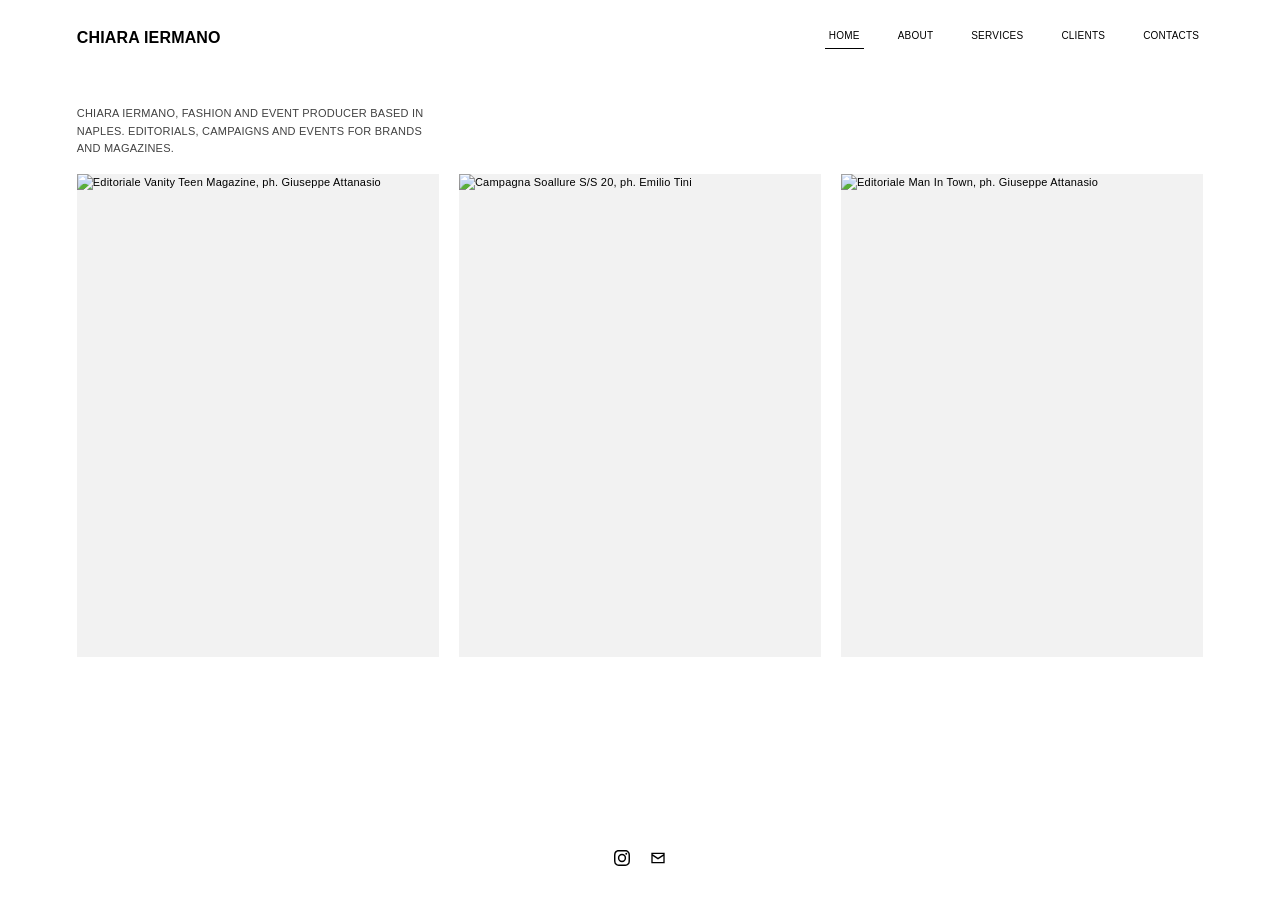
==== prova/index.html @ eab8c1e3 "Prova restyling minimal (stile alessiacaliendo.com): pagina" ====
<!DOCTYPE html>
<html lang="it">
<head>
<meta charset="utf-8">
<meta name="viewport" content="width=device-width, initial-scale=1.0, viewport-fit=cover">
<title>Chiara Iermano</title>
<meta name="description" content="Chiara Iermano, fashion and event producer based in Naples. Editorials, campaigns and events for brands and magazines.">
<link rel="icon" href="images/favicon.svg" type="image/svg+xml">
<style>
  :root{
    --bg:#ffffff;
    --ink:#000000;
    --ink-2:#414141;
    --rule:#000000;
    --gutter:clamp(16px, 6vw, 88px);
    --font:"Helvetica Neue", Helvetica, Arial, "Liberation Sans", sans-serif;
    color-scheme: light;
  }
  *{box-sizing:border-box}
  html,body{height:100%}
  body{
    margin:0;
    background:var(--bg);
    color:var(--ink);
    font-family:var(--font);
    font-size:11px;
    line-height:1.6;
    letter-spacing:.02em;
    -webkit-font-smoothing:antialiased;
    padding-inline:var(--gutter);
    padding-block:0;
    display:flex;
    flex-direction:column;
    min-height:100%;
  }
  a{color:inherit;text-decoration:none}
  a:focus-visible{outline:1px solid var(--ink);outline-offset:3px}

  /* ---------- header ---------- */
  header{
    display:flex;
    align-items:flex-start;
    justify-content:space-between;
    gap:24px;
    padding-top:28px;
    flex-wrap:wrap;
  }
  .brand{
    font-size:16px;
    font-weight:700;
    letter-spacing:.01em;
    text-transform:uppercase;
    white-space:nowrap;
    line-height:1.2;
  }
  nav{display:flex;gap:clamp(14px, 3vw, 30px);flex-wrap:wrap}
  nav a{
    font-size:10px;
    text-transform:uppercase;
    padding:2px 4px 6px;
    border-bottom:1px solid transparent;
    line-height:1.2;
  }
  nav a[aria-current="page"]{border-bottom-color:var(--rule)}
  nav a:hover{border-bottom-color:var(--rule)}

  /* ---------- views ---------- */
  main{flex:1;display:flex;flex-direction:column}
  .view{display:none;flex:1;flex-direction:column;padding-block:56px 48px}
  .view.is-active{display:flex}

  /* home */
  .home-grid{
    display:grid;
    grid-template-columns:repeat(3, 1fr);
    gap:clamp(8px, 1.6vw, 20px);
    margin-top:12px;
  }
  .home-grid figure{margin:0;overflow:hidden;background:#f2f2f2}
  .home-grid img{
    display:block;width:100%;height:100%;
    aspect-ratio:3 / 4;object-fit:cover;
    filter:grayscale(0);
  }
  .tagline{
    max-width:60ch;
    text-transform:uppercase;
    color:var(--ink-2);
    margin:0 0 4px;
  }

  /* about */
  .about{
    display:grid;
    grid-template-columns:minmax(0, 220px) minmax(0, 52ch);
    gap:clamp(24px, 5vw, 64px);
    align-items:start;
    margin-inline:auto;
    width:100%;
    max-width:900px;
  }
  .about img{display:block;width:100%;aspect-ratio:4 / 5;object-fit:cover}
  .about-text p{
    text-transform:uppercase;
    text-align:justify;
    margin:0 0 1.6em;
  }
  .about-text p:last-child{margin-bottom:0}

  /* services + clients: text columns */
  .cols{
    display:grid;
    grid-template-columns:repeat(auto-fit, minmax(190px, 1fr));
    gap:36px 48px;
    margin-inline:auto;
    width:100%;
    max-width:900px;
  }
  .block h2{
    font-size:11px;
    font-weight:700;
    text-transform:uppercase;
    margin:0 0 14px;
    letter-spacing:.04em;
  }
  .block ul{list-style:none;margin:0;padding:0}
  .block li{text-transform:uppercase;margin:0 0 2px}
  .block li.note{color:var(--ink-2)}
  .block + .block{margin-top:32px}

  /* contacts */
  .contacts{
    flex:1;
    display:flex;
    flex-direction:column;
    align-items:center;
    justify-content:center;
    gap:18px;
    min-height:40vh;
    text-align:center;
  }
  .contacts .mail{
    font-size:clamp(15px, 2.4vw, 20px);
    text-decoration:underline;
    text-underline-offset:4px;
    text-decoration-thickness:1px;
  }
  .contacts .sub{text-transform:uppercase;color:var(--ink-2)}

  /* footer */
  footer{
    display:flex;
    justify-content:center;
    align-items:center;
    gap:20px;
    padding-block:24px 34px;
  }
  footer a{display:inline-flex;width:16px;height:16px}
  footer svg{width:16px;height:16px;fill:var(--ink)}
  footer .copy{
    position:absolute; /* visually hidden but present for screen readers */
    width:1px;height:1px;overflow:hidden;clip:rect(0 0 0 0);
  }

  @media (max-width:720px){
    header{padding-top:20px}
    nav{width:100%;gap:18px}
    .home-grid{grid-template-columns:1fr 1fr}
    .home-grid figure:nth-child(3){grid-column:1 / -1}
    .home-grid figure:nth-child(3) img{aspect-ratio:16 / 10}
    .about{grid-template-columns:1fr}
    .about img{max-width:220px}
    .about-text p{text-align:left}
    .view{padding-block:32px 32px}
  }
  @media (prefers-reduced-motion:no-preference){
    .view.is-active{animation:fade .35s ease}
    @keyframes fade{from{opacity:0}to{opacity:1}}
  }
</style>
</head>
<body>

<header>
  <a class="brand" href="#home">Chiara Iermano</a>
  <nav aria-label="Menu principale">
    <a href="#home" data-view="home">Home</a>
    <a href="#about" data-view="about">About</a>
    <a href="#services" data-view="services">Services</a>
    <a href="#clients" data-view="clients">Clients</a>
    <a href="#contacts" data-view="contacts">Contacts</a>
  </nav>
</header>

<main>

  <!-- HOME -->
  <section class="view" id="view-home" aria-label="Home">
    <p class="tagline">Chiara Iermano, fashion and event producer based in Naples. Editorials, campaigns and events for brands and magazines.</p>
    <div class="home-grid">
      <figure><img src="images/01-vanity-teen.jpg" alt="Editoriale Vanity Teen Magazine, ph. Giuseppe Attanasio"></figure>
      <figure><img src="images/05-soallure-ss20.jpg" alt="Campagna Soallure S/S 20, ph. Emilio Tini"></figure>
      <figure><img src="images/02-man-in-town.jpg" alt="Editoriale Man In Town, ph. Giuseppe Attanasio"></figure>
    </div>
  </section>

  <!-- ABOUT -->
  <section class="view" id="view-about" aria-label="About">
    <div class="about">
      <img src="images/about-chiara.jpg" alt="Chiara Iermano">
      <div class="about-text">
        <p>Fashion and event producer working across editorial, advertising and live events. Based in Naples, available for projects throughout Italy.</p>
        <p>She turns a creative idea into a finished project: she coordinates editorials and campaigns for brands and magazines, handles casting, location scouting and on-set logistics, and manages the timeline from concept to delivery.</p>
        <p>Her work spans fashion editorials, brand campaigns and events that bring together fashion, image and attention to detail — presentations, shows, press days and tailor-made occasions.</p>
        <p>She collaborates with photographers, stylists, creative teams and magazines, including Vanity Teen, Man In Town, MMScene and Lewis Magazine.</p>
      </div>
    </div>
  </section>

  <!-- SERVICES -->
  <section class="view" id="view-services" aria-label="Services">
    <div class="cols">
      <div>
        <div class="block">
          <h2>Production</h2>
          <ul>
            <li>Fashion editorials</li>
            <li>Photo and video shootings</li>
            <li class="note">(editorials, adv, e-commerce, social media content)</li>
            <li>Casting</li>
            <li>Location scouting</li>
            <li>On-set coordination and logistics</li>
          </ul>
        </div>
        <div class="block">
          <h2>Campaigns</h2>
          <ul>
            <li>Brand campaigns</li>
            <li>Creative planning</li>
            <li>Team and talent management</li>
            <li>Budget and timeline</li>
          </ul>
        </div>
      </div>
      <div>
        <div class="block">
          <h2>Events</h2>
          <ul>
            <li>Fashion shows</li>
            <li>Presentations and press days</li>
            <li>Brand activations</li>
            <li>Tailor-made occasions</li>
          </ul>
        </div>
        <div class="block">
          <h2>Consulting</h2>
          <ul>
            <li>Production planning</li>
            <li>Supplier and crew sourcing</li>
          </ul>
        </div>
      </div>
    </div>
  </section>

  <!-- CLIENTS -->
  <section class="view" id="view-clients" aria-label="Clients">
    <div class="cols">
      <div class="block">
        <h2>Editorial</h2>
        <ul>
          <li>Vanity Teen Magazine</li>
          <li>Man In Town</li>
          <li>MMScene</li>
          <li>Lewis Magazine</li>
        </ul>
      </div>
      <div class="block">
        <h2>Advertising</h2>
        <ul>
          <li>Soallure — S/S 20 campaign</li>
          <li>Soallure — F/W 2019 campaign</li>
        </ul>
      </div>
      <div class="block">
        <h2>Photographers</h2>
        <ul>
          <li>Giuseppe Attanasio</li>
          <li>Emilio Tini</li>
        </ul>
      </div>
    </div>
  </section>

  <!-- CONTACTS -->
  <section class="view" id="view-contacts" aria-label="Contacts">
    <div class="contacts">
      <a class="mail" href="mailto:info@chiaraiermano.com">info@chiaraiermano.com</a>
      <a class="sub" href="https://www.instagram.com/c_iermano/" target="_blank" rel="noopener">Instagram @c_iermano</a>
    </div>
  </section>

</main>

<footer>
  <a href="https://www.instagram.com/c_iermano/" target="_blank" rel="noopener" aria-label="Instagram">
    <svg viewBox="0 0 24 24" aria-hidden="true"><path d="M12 2.2c3.2 0 3.6 0 4.8.1 1.2.1 1.8.2 2.2.4.6.2 1 .5 1.4.9.4.4.7.8.9 1.4.2.4.4 1.1.4 2.2.1 1.3.1 1.6.1 4.8s0 3.6-.1 4.8c-.1 1.2-.2 1.8-.4 2.2-.2.6-.5 1-.9 1.4-.4.4-.8.7-1.4.9-.4.2-1.1.4-2.2.4-1.3.1-1.6.1-4.8.1s-3.6 0-4.8-.1c-1.2-.1-1.8-.2-2.2-.4-.6-.2-1-.5-1.4-.9-.4-.4-.7-.8-.9-1.4-.2-.4-.4-1.1-.4-2.2-.1-1.3-.1-1.6-.1-4.8s0-3.6.1-4.8c.1-1.2.2-1.8.4-2.2.2-.6.5-1 .9-1.4.4-.4.8-.7 1.4-.9.4-.2 1.1-.4 2.2-.4 1.3-.1 1.6-.1 4.8-.1M12 0C8.7 0 8.3 0 7.1.1 5.8.1 4.9.3 4.1.6c-.8.3-1.5.7-2.1 1.4C1.3 2.6.9 3.3.6 4.1.3 4.9.1 5.8.1 7.1 0 8.3 0 8.7 0 12s0 3.7.1 4.9c.1 1.3.3 2.2.6 2.9.3.8.7 1.5 1.4 2.1.6.7 1.3 1.1 2.1 1.4.8.3 1.6.5 2.9.6 1.2.1 1.6.1 4.9.1s3.7 0 4.9-.1c1.3-.1 2.2-.3 2.9-.6.8-.3 1.5-.7 2.1-1.4.7-.6 1.1-1.3 1.4-2.1.3-.8.5-1.6.6-2.9.1-1.2.1-1.6.1-4.9s0-3.7-.1-4.9c-.1-1.3-.3-2.2-.6-2.9-.3-.8-.7-1.5-1.4-2.1C21.4 1.3 20.7.9 19.9.6 19.1.3 18.2.1 16.9.1 15.7 0 15.3 0 12 0zm0 5.8a6.2 6.2 0 1 0 0 12.4 6.2 6.2 0 0 0 0-12.4zM12 16a4 4 0 1 1 0-8 4 4 0 0 1 0 8zm6.4-11.8a1.4 1.4 0 1 0 0 2.9 1.4 1.4 0 0 0 0-2.9z"/></svg>
  </a>
  <a href="mailto:info@chiaraiermano.com" aria-label="Email">
    <svg viewBox="0 0 24 24" aria-hidden="true"><path d="M2 4h20v16H2V4zm2 2v.5l8 5.3 8-5.3V6H4zm16 3.1-8 5.3-8-5.3V18h16V9.1z"/></svg>
  </a>
  <span class="copy">© Chiara Iermano</span>
</footer>

<script>
  (function(){
    var views = ["home","about","services","clients","contacts"];
    var links = document.querySelectorAll("nav a[data-view]");
    function show(name){
      if (views.indexOf(name) === -1) name = "home";
      views.forEach(function(v){
        var el = document.getElementById("view-" + v);
        if (el) el.classList.toggle("is-active", v === name);
      });
      links.forEach(function(a){
        if (a.dataset.view === name) a.setAttribute("aria-current","page");
        else a.removeAttribute("aria-current");
      });
      document.title = (name === "home" ? "" : name.toUpperCase() + " | ") + "Chiara Iermano";
      window.scrollTo(0,0);
    }
    function fromHash(){ show((location.hash || "#home").replace("#","")); }
    window.addEventListener("hashchange", fromHash);
    fromHash();
  })();
</script>

</body>
</html>
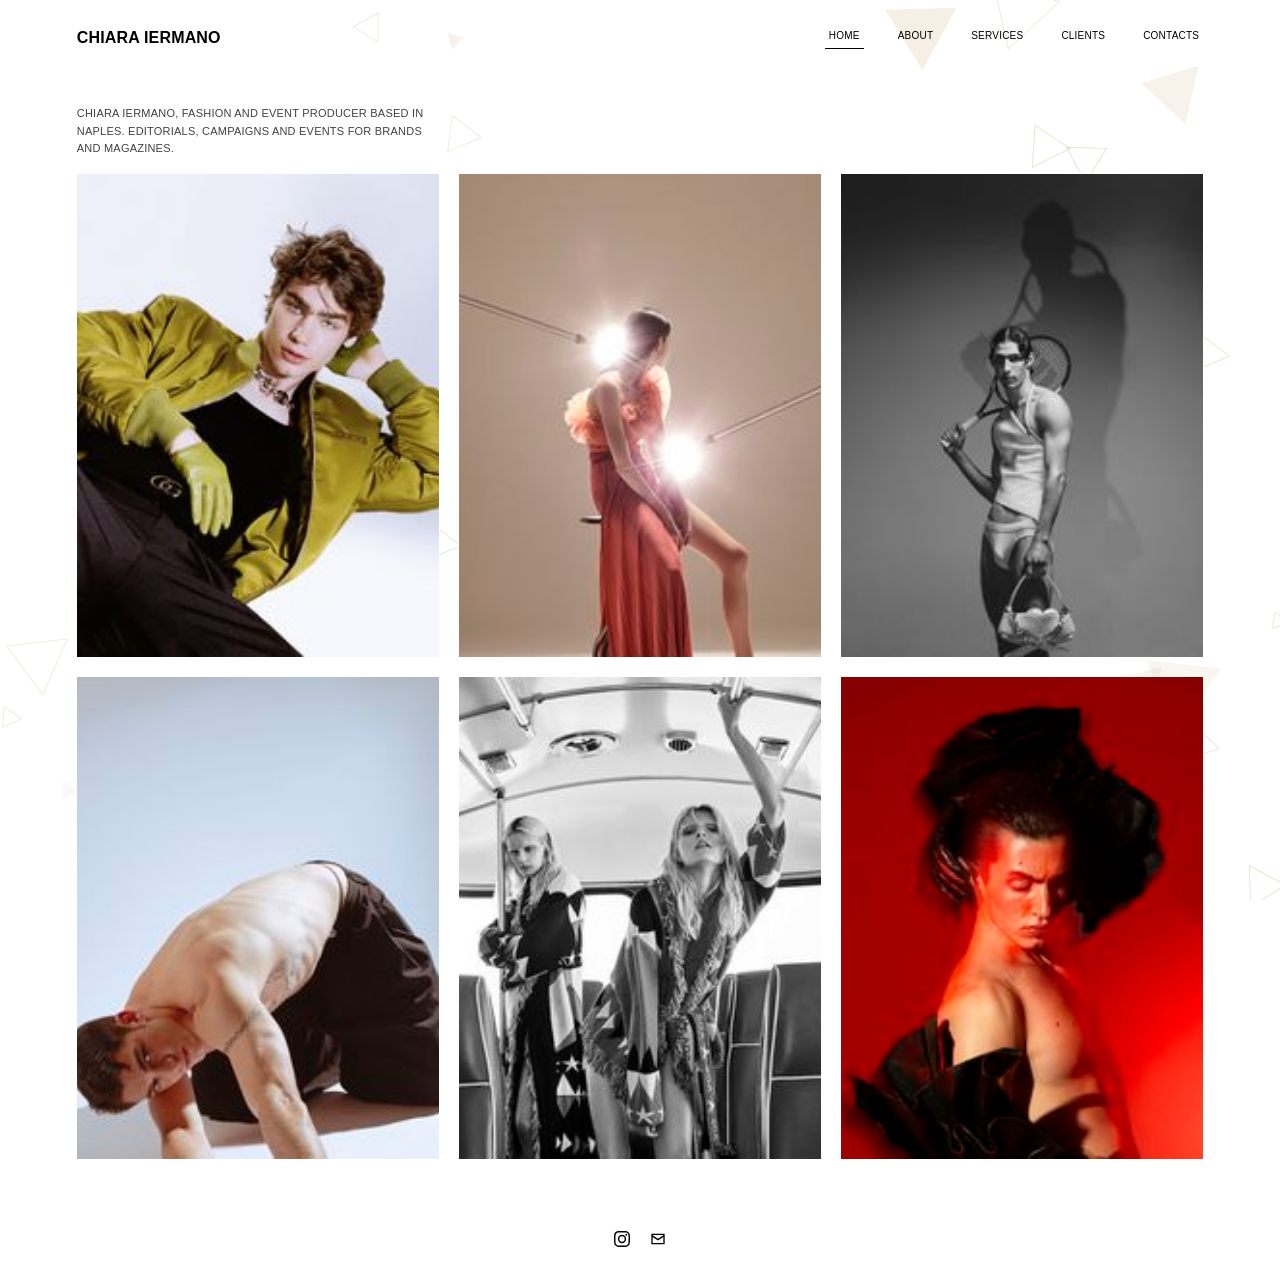
==== commit 579d2e70: "Prova: sei foto in home e sfondo animato con triangoli dorati" ====
--- a/prova/index.html
+++ b/prova/index.html
@@ -12,6 +12,7 @@
     --ink:#000000;
     --ink-2:#414141;
     --rule:#000000;
+    --gold:#b8934f;
     --gutter:clamp(16px, 6vw, 88px);
     --font:"Helvetica Neue", Helvetica, Arial, "Liberation Sans", sans-serif;
     color-scheme: light;
@@ -34,6 +35,11 @@
     min-height:100%;
   }
   a{color:inherit;text-decoration:none}
+  #bg{
+    position:fixed;inset:0;width:100%;height:100%;
+    z-index:0;pointer-events:none;display:block;
+  }
+  header,main,footer{position:relative;z-index:1}
   a:focus-visible{outline:1px solid var(--ink);outline-offset:3px}
 
   /* ---------- header ---------- */
@@ -76,7 +82,7 @@
     gap:clamp(8px, 1.6vw, 20px);
     margin-top:12px;
   }
-  .home-grid figure{margin:0;overflow:hidden;background:#f2f2f2}
+  .home-grid figure{margin:0;overflow:hidden;background:#f2f2f2;box-shadow:0 0 0 1px rgba(255,255,255,.9)}
   .home-grid img{
     display:block;width:100%;height:100%;
     aspect-ratio:3 / 4;object-fit:cover;
@@ -166,8 +172,6 @@
     header{padding-top:20px}
     nav{width:100%;gap:18px}
     .home-grid{grid-template-columns:1fr 1fr}
-    .home-grid figure:nth-child(3){grid-column:1 / -1}
-    .home-grid figure:nth-child(3) img{aspect-ratio:16 / 10}
     .about{grid-template-columns:1fr}
     .about img{max-width:220px}
     .about-text p{text-align:left}
@@ -180,6 +184,8 @@
 </style>
 </head>
 <body>
+
+<canvas id="bg" aria-hidden="true"></canvas>
 
 <header>
   <a class="brand" href="#home">Chiara Iermano</a>
@@ -201,6 +207,9 @@
       <figure><img src="images/01-vanity-teen.jpg" alt="Editoriale Vanity Teen Magazine, ph. Giuseppe Attanasio"></figure>
       <figure><img src="images/05-soallure-ss20.jpg" alt="Campagna Soallure S/S 20, ph. Emilio Tini"></figure>
       <figure><img src="images/02-man-in-town.jpg" alt="Editoriale Man In Town, ph. Giuseppe Attanasio"></figure>
+      <figure><img src="images/03-mmscene.jpg" alt="Editoriale MMScene, ph. Giuseppe Attanasio"></figure>
+      <figure><img src="images/06-soallure-fw19.jpg" alt="Campagna Soallure F/W 2019, ph. Emilio Tini"></figure>
+      <figure><img src="images/04-lewis-magazine.jpg" alt="Editoriale Lewis Magazine, ph. Giuseppe Attanasio"></figure>
     </div>
   </section>
 
@@ -335,5 +344,53 @@
   })();
 </script>
 
+
+<script>
+  /* Sfondo: triangoli dorati in movimento continuo, molto leggeri */
+  (function(){
+    var c=document.getElementById("bg"); if(!c) return;
+    var reduce=window.matchMedia("(prefers-reduced-motion: reduce)").matches;
+    var ctx=c.getContext("2d"), W, H, dpr, tris=[];
+    var GOLD="184,147,79";
+    function resize(){
+      dpr=Math.min(window.devicePixelRatio||1,2);
+      W=window.innerWidth; H=window.innerHeight;
+      c.width=W*dpr; c.height=H*dpr; ctx.setTransform(dpr,0,0,dpr,0,0);
+      var n=Math.round(Math.max(18,Math.min(40,(W*H)/32000)));
+      tris=[]; for(var i=0;i<n;i++) tris.push(make(true));
+    }
+    function make(anywhere){
+      var s=18+Math.random()*70;
+      return {
+        x:Math.random()*W, y:anywhere?Math.random()*H:H+s,
+        s:s, a:Math.random()*Math.PI*2,
+        va:(Math.random()-.5)*0.004,
+        vx:(Math.random()-.5)*0.18, vy:-(0.08+Math.random()*0.22),
+        o:0.05+Math.random()*0.10,
+        fill:Math.random()<0.35
+      };
+    }
+    function draw(t){
+      ctx.clearRect(0,0,W,H);
+      for(var i=0;i<tris.length;i++){
+        var p=tris[i];
+        p.x+=p.vx; p.y+=p.vy; p.a+=p.va;
+        if(p.y<-p.s*1.5||p.x<-p.s*2||p.x>W+p.s*2){ tris[i]=make(false); continue; }
+        var r=p.s/2;
+        ctx.save(); ctx.translate(p.x,p.y); ctx.rotate(p.a);
+        ctx.beginPath();
+        for(var k=0;k<3;k++){ var ang=-Math.PI/2+k*2*Math.PI/3; var px=Math.cos(ang)*r, py=Math.sin(ang)*r; k?ctx.lineTo(px,py):ctx.moveTo(px,py); }
+        ctx.closePath();
+        if(p.fill){ ctx.fillStyle="rgba("+GOLD+","+p.o+")"; ctx.fill(); }
+        else { ctx.strokeStyle="rgba("+GOLD+","+(p.o+0.12)+")"; ctx.lineWidth=1; ctx.stroke(); }
+        ctx.restore();
+      }
+      if(!reduce) requestAnimationFrame(draw);
+    }
+    window.addEventListener("resize",resize);
+    resize(); draw();
+  })();
+</script>
+
 </body>
 </html>
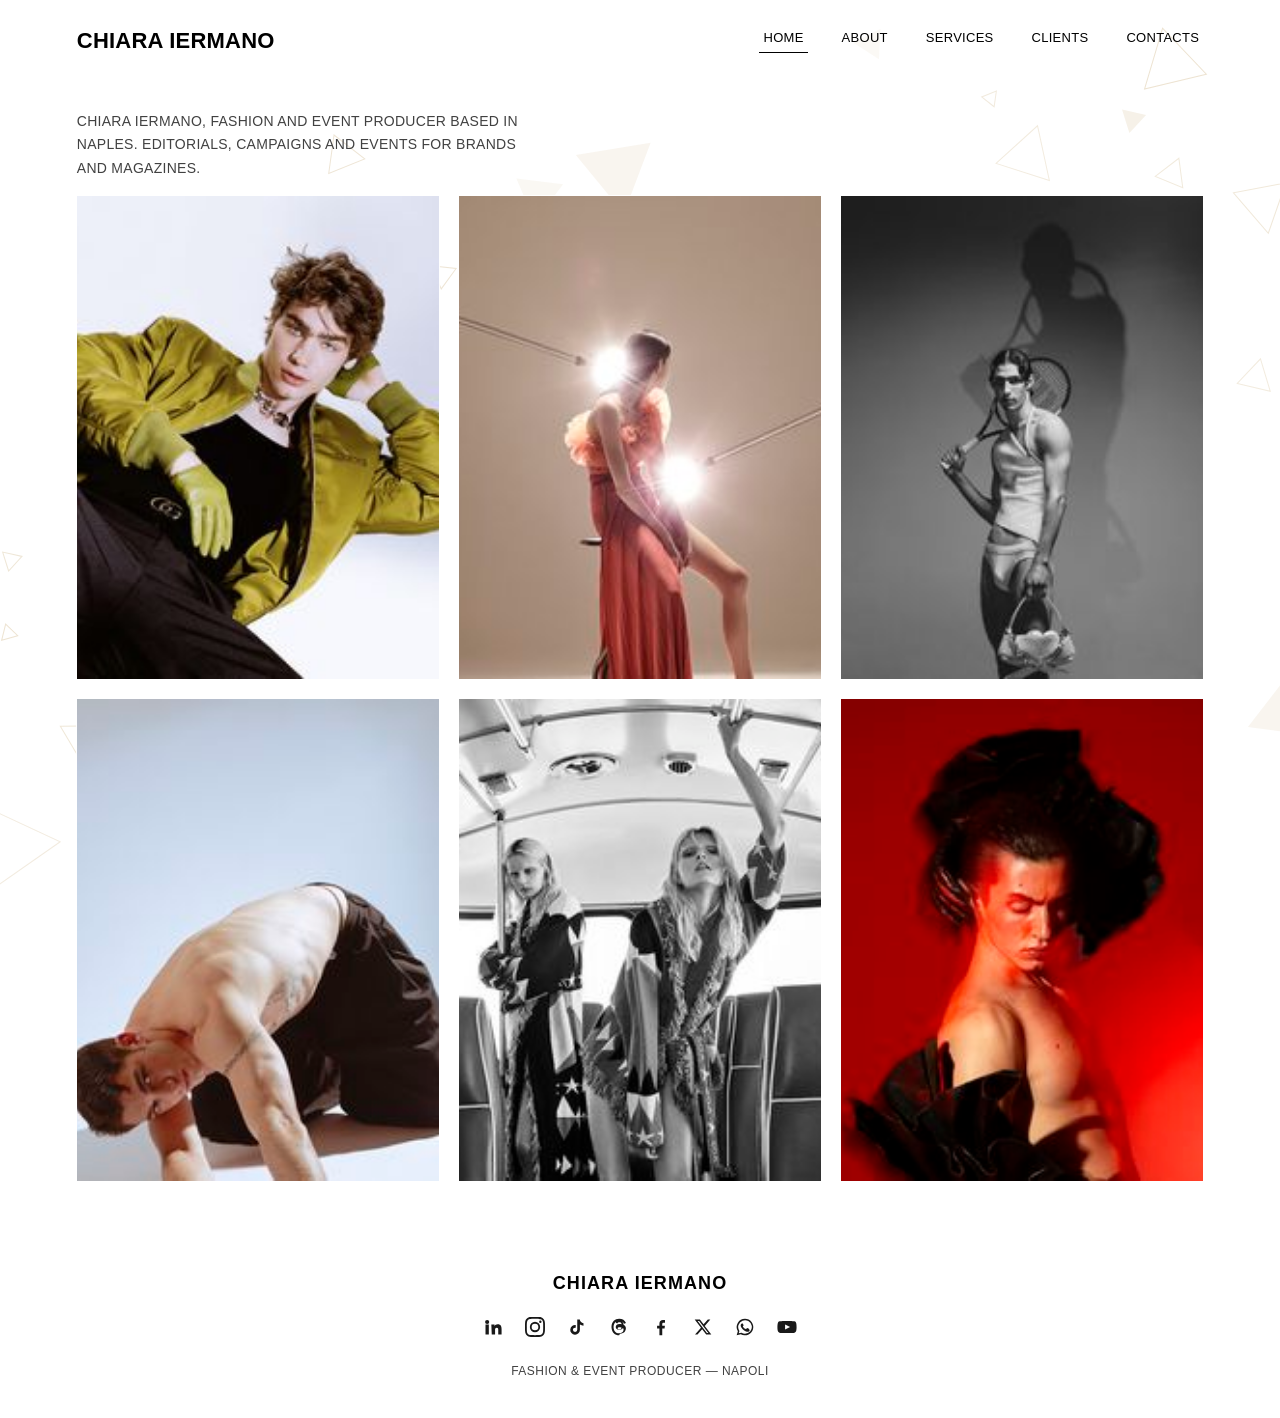
==== commit 5e5cf0bf: "Prova: caratteri piu grandi, nome in neretto e social nel footer" ====
--- a/prova/index.html
+++ b/prova/index.html
@@ -24,8 +24,8 @@
     background:var(--bg);
     color:var(--ink);
     font-family:var(--font);
-    font-size:11px;
-    line-height:1.6;
+    font-size:14px;
+    line-height:1.65;
     letter-spacing:.02em;
     -webkit-font-smoothing:antialiased;
     padding-inline:var(--gutter);
@@ -52,7 +52,7 @@
     flex-wrap:wrap;
   }
   .brand{
-    font-size:16px;
+    font-size:22px;
     font-weight:700;
     letter-spacing:.01em;
     text-transform:uppercase;
@@ -61,7 +61,7 @@
   }
   nav{display:flex;gap:clamp(14px, 3vw, 30px);flex-wrap:wrap}
   nav a{
-    font-size:10px;
+    font-size:13px;
     text-transform:uppercase;
     padding:2px 4px 6px;
     border-bottom:1px solid transparent;
@@ -98,12 +98,12 @@
   /* about */
   .about{
     display:grid;
-    grid-template-columns:minmax(0, 220px) minmax(0, 52ch);
+    grid-template-columns:minmax(0, 240px) minmax(0, 56ch);
     gap:clamp(24px, 5vw, 64px);
     align-items:start;
     margin-inline:auto;
     width:100%;
-    max-width:900px;
+    max-width:960px;
   }
   .about img{display:block;width:100%;aspect-ratio:4 / 5;object-fit:cover}
   .about-text p{
@@ -120,10 +120,10 @@
     gap:36px 48px;
     margin-inline:auto;
     width:100%;
-    max-width:900px;
+    max-width:960px;
   }
   .block h2{
-    font-size:11px;
+    font-size:14px;
     font-weight:700;
     text-transform:uppercase;
     margin:0 0 14px;
@@ -146,7 +146,7 @@
     text-align:center;
   }
   .contacts .mail{
-    font-size:clamp(15px, 2.4vw, 20px);
+    font-size:clamp(18px, 2.6vw, 26px);
     text-decoration:underline;
     text-underline-offset:4px;
     text-decoration-thickness:1px;
@@ -156,16 +156,33 @@
   /* footer */
   footer{
     display:flex;
+    flex-direction:column;
+    align-items:center;
+    gap:18px;
+    padding-block:40px 36px;
+    text-align:center;
+  }
+  .foot-name{
+    font-size:18px;
+    font-weight:700;
+    text-transform:uppercase;
+    letter-spacing:.06em;
+  }
+  .social{
+    display:flex;
+    flex-wrap:wrap;
     justify-content:center;
-    align-items:center;
-    gap:20px;
-    padding-block:24px 34px;
-  }
-  footer a{display:inline-flex;width:16px;height:16px}
-  footer svg{width:16px;height:16px;fill:var(--ink)}
-  footer .copy{
-    position:absolute; /* visually hidden but present for screen readers */
-    width:1px;height:1px;overflow:hidden;clip:rect(0 0 0 0);
+    gap:22px;
+    margin:0;padding:0;list-style:none;
+  }
+  .social a{display:inline-flex;width:20px;height:20px;opacity:.9}
+  .social a:hover{opacity:1}
+  .social svg{width:20px;height:20px;fill:var(--ink)}
+  .foot-copy{
+    text-transform:uppercase;
+    color:var(--ink-2);
+    font-size:12px;
+    letter-spacing:.04em;
   }
 
   @media (max-width:720px){
@@ -312,13 +329,18 @@
 </main>
 
 <footer>
-  <a href="https://www.instagram.com/c_iermano/" target="_blank" rel="noopener" aria-label="Instagram">
-    <svg viewBox="0 0 24 24" aria-hidden="true"><path d="M12 2.2c3.2 0 3.6 0 4.8.1 1.2.1 1.8.2 2.2.4.6.2 1 .5 1.4.9.4.4.7.8.9 1.4.2.4.4 1.1.4 2.2.1 1.3.1 1.6.1 4.8s0 3.6-.1 4.8c-.1 1.2-.2 1.8-.4 2.2-.2.6-.5 1-.9 1.4-.4.4-.8.7-1.4.9-.4.2-1.1.4-2.2.4-1.3.1-1.6.1-4.8.1s-3.6 0-4.8-.1c-1.2-.1-1.8-.2-2.2-.4-.6-.2-1-.5-1.4-.9-.4-.4-.7-.8-.9-1.4-.2-.4-.4-1.1-.4-2.2-.1-1.3-.1-1.6-.1-4.8s0-3.6.1-4.8c.1-1.2.2-1.8.4-2.2.2-.6.5-1 .9-1.4.4-.4.8-.7 1.4-.9.4-.2 1.1-.4 2.2-.4 1.3-.1 1.6-.1 4.8-.1M12 0C8.7 0 8.3 0 7.1.1 5.8.1 4.9.3 4.1.6c-.8.3-1.5.7-2.1 1.4C1.3 2.6.9 3.3.6 4.1.3 4.9.1 5.8.1 7.1 0 8.3 0 8.7 0 12s0 3.7.1 4.9c.1 1.3.3 2.2.6 2.9.3.8.7 1.5 1.4 2.1.6.7 1.3 1.1 2.1 1.4.8.3 1.6.5 2.9.6 1.2.1 1.6.1 4.9.1s3.7 0 4.9-.1c1.3-.1 2.2-.3 2.9-.6.8-.3 1.5-.7 2.1-1.4.7-.6 1.1-1.3 1.4-2.1.3-.8.5-1.6.6-2.9.1-1.2.1-1.6.1-4.9s0-3.7-.1-4.9c-.1-1.3-.3-2.2-.6-2.9-.3-.8-.7-1.5-1.4-2.1C21.4 1.3 20.7.9 19.9.6 19.1.3 18.2.1 16.9.1 15.7 0 15.3 0 12 0zm0 5.8a6.2 6.2 0 1 0 0 12.4 6.2 6.2 0 0 0 0-12.4zM12 16a4 4 0 1 1 0-8 4 4 0 0 1 0 8zm6.4-11.8a1.4 1.4 0 1 0 0 2.9 1.4 1.4 0 0 0 0-2.9z"/></svg>
-  </a>
-  <a href="mailto:info@chiaraiermano.com" aria-label="Email">
-    <svg viewBox="0 0 24 24" aria-hidden="true"><path d="M2 4h20v16H2V4zm2 2v.5l8 5.3 8-5.3V6H4zm16 3.1-8 5.3-8-5.3V18h16V9.1z"/></svg>
-  </a>
-  <span class="copy">© Chiara Iermano</span>
+  <div class="foot-name">Chiara Iermano</div>
+  <ul class="social">
+    <li><a href="#" data-todo="link da inserire" aria-label="LinkedIn" title="LinkedIn"><svg viewBox="0 0 24 24" aria-hidden="true"><path d="M4.98 3.5A2.5 2.5 0 1 1 5 8.5a2.5 2.5 0 0 1-.02-5zM3 9h4v12H3zm7 0h3.8v1.7h.1c.5-1 1.8-2 3.7-2 4 0 4.7 2.6 4.7 6V21h-4v-5.3c0-1.3 0-2.9-1.8-2.9s-2 1.4-2 2.8V21h-4z"/></svg></a></li>
+    <li><a href="https://www.instagram.com/c_iermano/" target="_blank" rel="noopener" aria-label="Instagram" title="Instagram"><svg viewBox="0 0 24 24" aria-hidden="true"><path d="M12 2.2c3.2 0 3.6 0 4.8.1 1.2.1 1.8.2 2.2.4.6.2 1 .5 1.4.9.4.4.7.8.9 1.4.2.4.4 1.1.4 2.2.1 1.3.1 1.6.1 4.8s0 3.6-.1 4.8c-.1 1.2-.2 1.8-.4 2.2-.2.6-.5 1-.9 1.4-.4.4-.8.7-1.4.9-.4.2-1.1.4-2.2.4-1.3.1-1.6.1-4.8.1s-3.6 0-4.8-.1c-1.2-.1-1.8-.2-2.2-.4-.6-.2-1-.5-1.4-.9-.4-.4-.7-.8-.9-1.4-.2-.4-.4-1.1-.4-2.2-.1-1.3-.1-1.6-.1-4.8s0-3.6.1-4.8c.1-1.2.2-1.8.4-2.2.2-.6.5-1 .9-1.4.4-.4.8-.7 1.4-.9.4-.2 1.1-.4 2.2-.4 1.3-.1 1.6-.1 4.8-.1M12 0C8.7 0 8.3 0 7.1.1 5.8.1 4.9.3 4.1.6c-.8.3-1.5.7-2.1 1.4C1.3 2.6.9 3.3.6 4.1.3 4.9.1 5.8.1 7.1 0 8.3 0 8.7 0 12s0 3.7.1 4.9c.1 1.3.3 2.2.6 2.9.3.8.7 1.5 1.4 2.1.6.7 1.3 1.1 2.1 1.4.8.3 1.6.5 2.9.6 1.2.1 1.6.1 4.9.1s3.7 0 4.9-.1c1.3-.1 2.2-.3 2.9-.6.8-.3 1.5-.7 2.1-1.4.7-.6 1.1-1.3 1.4-2.1.3-.8.5-1.6.6-2.9.1-1.2.1-1.6.1-4.9s0-3.7-.1-4.9c-.1-1.3-.3-2.2-.6-2.9-.3-.8-.7-1.5-1.4-2.1C21.4 1.3 20.7.9 19.9.6 19.1.3 18.2.1 16.9.1 15.7 0 15.3 0 12 0zm0 5.8a6.2 6.2 0 1 0 0 12.4 6.2 6.2 0 0 0 0-12.4zM12 16a4 4 0 1 1 0-8 4 4 0 0 1 0 8zm6.4-11.8a1.4 1.4 0 1 0 0 2.9 1.4 1.4 0 0 0 0-2.9z"/></svg></a></li>
+    <li><a href="#" data-todo="link da inserire" aria-label="TikTok" title="TikTok"><svg viewBox="0 0 24 24" aria-hidden="true"><path d="M16.6 5.8A4.3 4.3 0 0 1 15.4 3h-3.1v12.4a2.6 2.6 0 1 1-2.6-2.6c.3 0 .5 0 .8.1V9.7a5.8 5.8 0 1 0 5 5.7V9.1a7.4 7.4 0 0 0 4.3 1.4V7.4a4.3 4.3 0 0 1-3.2-1.6z"/></svg></a></li>
+    <li><a href="#" data-todo="link da inserire" aria-label="Threads" title="Threads"><svg viewBox="0 0 24 24" aria-hidden="true"><path d="M12.2 22C6.9 22 3.4 18.5 3 12.6v-1.2C3.4 5.5 6.9 2 12.2 2c4 0 6.8 1.8 8.2 5.1l-2.3.9C17.1 5.6 15.1 4.4 12.2 4.4c-3.9 0-6.4 2.6-6.7 7.1v1c.3 4.5 2.8 7.1 6.7 7.1 2.8 0 4.5-1.2 5.1-3.3.4-1.4.1-2.5-.6-3.2-.5.9-1.3 1.6-2.4 2-1.6.6-3.4.5-4.6-.3-1.1-.7-1.7-1.8-1.6-3 .1-2 1.8-3.4 4.3-3.5 1 0 1.9.1 2.7.3-.2-1.4-1-2.2-2.6-2.2-1.3 0-2.2.5-2.7 1.4l-2-1.1c.9-1.6 2.6-2.5 4.7-2.5 3.1 0 4.8 1.9 5 5.2 1 .5 1.8 1.2 2.2 2.1.8 1.5.9 3.9-.6 5.9-1.3 1.7-3.3 2.6-5.9 2.6zm.4-9.6c-1.4.1-2.2.6-2.2 1.3 0 .5.3.8.6 1 .6.4 1.7.5 2.6.1.8-.3 1.3-1 1.5-2-.8-.3-1.6-.4-2.5-.4z"/></svg></a></li>
+    <li><a href="#" data-todo="link da inserire" aria-label="Facebook" title="Facebook"><svg viewBox="0 0 24 24" aria-hidden="true"><path d="M13.5 22v-8.2h2.8l.4-3.3h-3.2V8.4c0-.9.3-1.6 1.6-1.6h1.7v-3c-.3 0-1.3-.1-2.5-.1-2.5 0-4.2 1.5-4.2 4.3v2.5H7.3v3.3h2.8V22z"/></svg></a></li>
+    <li><a href="#" data-todo="link da inserire" aria-label="X" title="X"><svg viewBox="0 0 24 24" aria-hidden="true"><path d="M17.8 3h3l-6.7 7.7L22 21h-6.2l-4.8-6.3L5.4 21h-3l7.2-8.2L2 3h6.3l4.4 5.8zm-1.1 16.2h1.7L7.4 4.7H5.6z"/></svg></a></li>
+    <li><a href="#" data-todo="link da inserire" aria-label="WhatsApp" title="WhatsApp"><svg viewBox="0 0 24 24" aria-hidden="true"><path d="M12 2a10 10 0 0 0-8.6 15.1L2 22l5-1.3A10 10 0 1 0 12 2zm0 18.2a8.2 8.2 0 0 1-4.2-1.2l-.3-.2-3 .8.8-2.9-.2-.3A8.2 8.2 0 1 1 12 20.2zm4.5-6.1c-.2-.1-1.5-.7-1.7-.8-.2-.1-.4-.1-.6.1l-.8 1c-.1.2-.3.2-.5.1a6.7 6.7 0 0 1-3.3-2.9c-.3-.4.2-.4.7-1.3.1-.2 0-.3 0-.4l-.8-1.8c-.2-.5-.4-.4-.6-.4h-.5a1 1 0 0 0-.7.3 3 3 0 0 0-.9 2.2c0 1.3.9 2.6 1.1 2.8.1.2 1.9 2.9 4.6 4 1.7.7 2.4.8 3.2.7.5-.1 1.5-.6 1.7-1.2.2-.6.2-1.1.1-1.2l-.5-.2z"/></svg></a></li>
+    <li><a href="#" data-todo="link da inserire" aria-label="YouTube" title="YouTube"><svg viewBox="0 0 24 24" aria-hidden="true"><path d="M23 7.2a2.9 2.9 0 0 0-2-2C19.2 4.7 12 4.7 12 4.7s-7.2 0-9 .5a2.9 2.9 0 0 0-2 2C.5 9 .5 12 .5 12s0 3 .5 4.8a2.9 2.9 0 0 0 2 2c1.8.5 9 .5 9 .5s7.2 0 9-.5a2.9 2.9 0 0 0 2-2c.5-1.8.5-4.8.5-4.8s0-3-.5-4.8zM9.7 15V9l6 3z"/></svg></a></li>
+  </ul>
+  <div class="foot-copy">Fashion &amp; Event Producer — Napoli</div>
 </footer>
 
 <script>
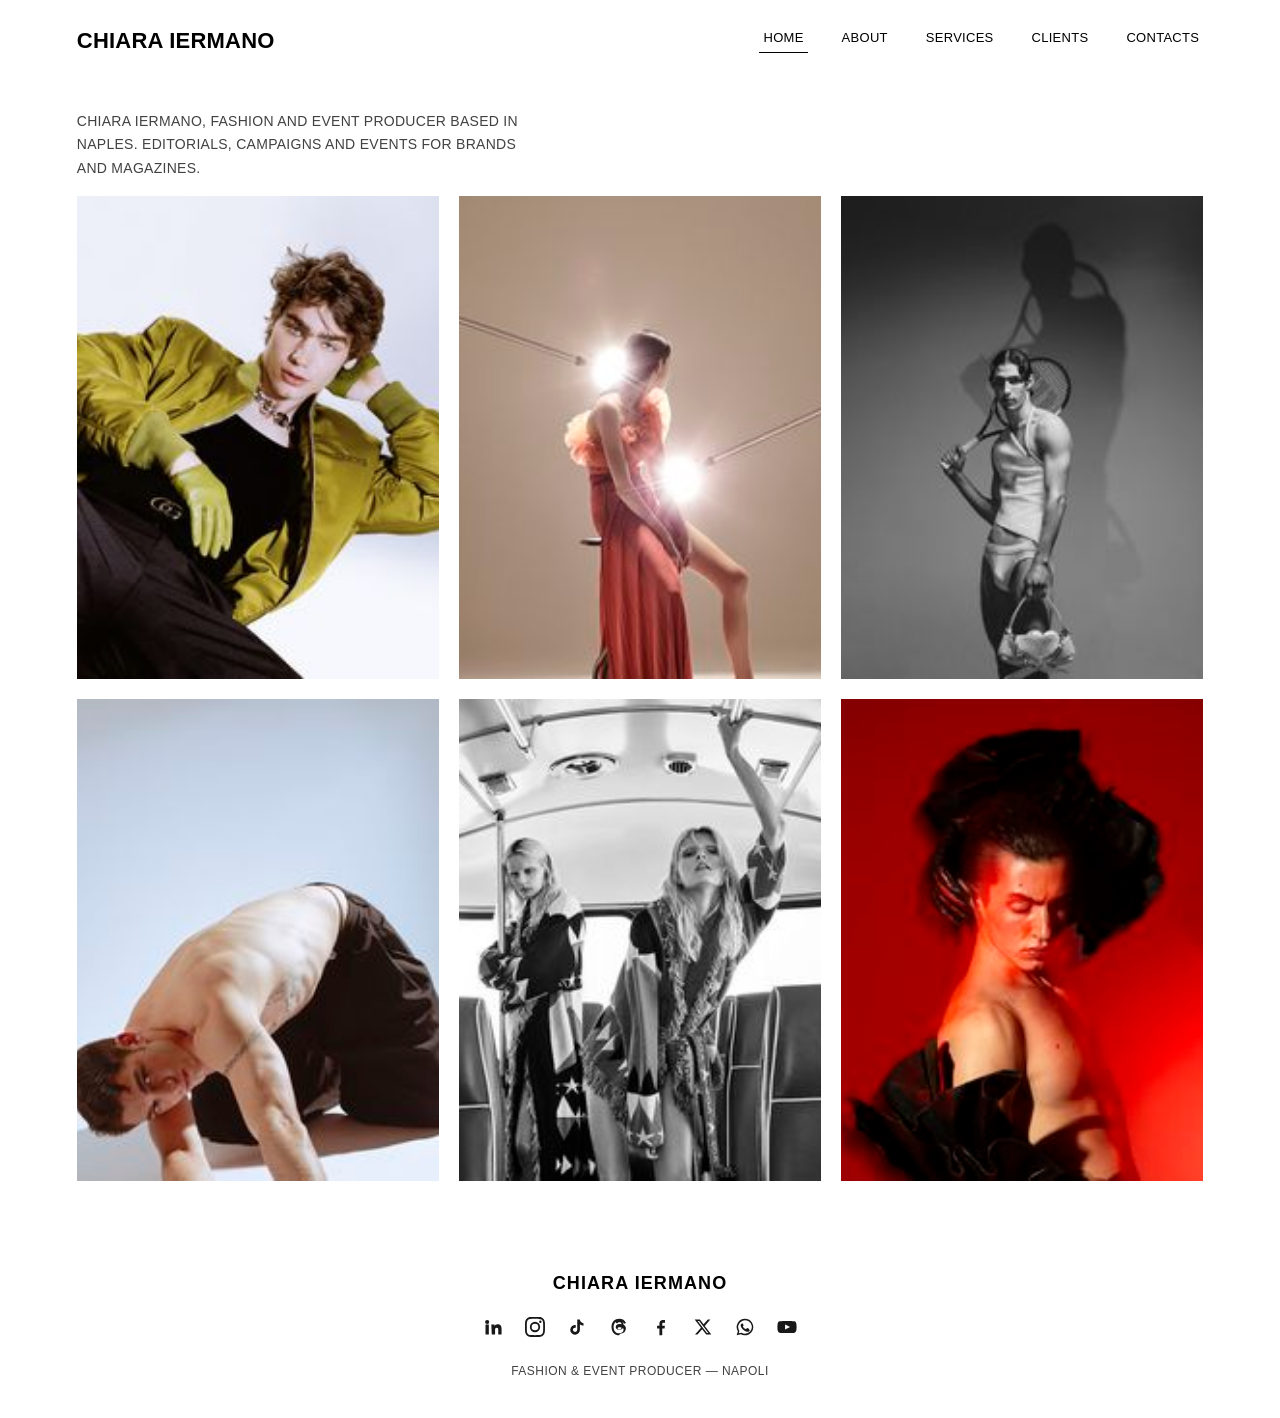
==== commit bcaa87b4: "Prova: rimosso sfondo a triangoli" ====
--- a/prova/index.html
+++ b/prova/index.html
@@ -12,7 +12,6 @@
     --ink:#000000;
     --ink-2:#414141;
     --rule:#000000;
-    --gold:#b8934f;
     --gutter:clamp(16px, 6vw, 88px);
     --font:"Helvetica Neue", Helvetica, Arial, "Liberation Sans", sans-serif;
     color-scheme: light;
@@ -35,11 +34,6 @@
     min-height:100%;
   }
   a{color:inherit;text-decoration:none}
-  #bg{
-    position:fixed;inset:0;width:100%;height:100%;
-    z-index:0;pointer-events:none;display:block;
-  }
-  header,main,footer{position:relative;z-index:1}
   a:focus-visible{outline:1px solid var(--ink);outline-offset:3px}
 
   /* ---------- header ---------- */
@@ -82,7 +76,7 @@
     gap:clamp(8px, 1.6vw, 20px);
     margin-top:12px;
   }
-  .home-grid figure{margin:0;overflow:hidden;background:#f2f2f2;box-shadow:0 0 0 1px rgba(255,255,255,.9)}
+  .home-grid figure{margin:0;overflow:hidden;background:#f2f2f2}
   .home-grid img{
     display:block;width:100%;height:100%;
     aspect-ratio:3 / 4;object-fit:cover;
@@ -201,8 +195,6 @@
 </style>
 </head>
 <body>
-
-<canvas id="bg" aria-hidden="true"></canvas>
 
 <header>
   <a class="brand" href="#home">Chiara Iermano</a>
@@ -367,52 +359,6 @@
 </script>
 
 
-<script>
-  /* Sfondo: triangoli dorati in movimento continuo, molto leggeri */
-  (function(){
-    var c=document.getElementById("bg"); if(!c) return;
-    var reduce=window.matchMedia("(prefers-reduced-motion: reduce)").matches;
-    var ctx=c.getContext("2d"), W, H, dpr, tris=[];
-    var GOLD="184,147,79";
-    function resize(){
-      dpr=Math.min(window.devicePixelRatio||1,2);
-      W=window.innerWidth; H=window.innerHeight;
-      c.width=W*dpr; c.height=H*dpr; ctx.setTransform(dpr,0,0,dpr,0,0);
-      var n=Math.round(Math.max(18,Math.min(40,(W*H)/32000)));
-      tris=[]; for(var i=0;i<n;i++) tris.push(make(true));
-    }
-    function make(anywhere){
-      var s=18+Math.random()*70;
-      return {
-        x:Math.random()*W, y:anywhere?Math.random()*H:H+s,
-        s:s, a:Math.random()*Math.PI*2,
-        va:(Math.random()-.5)*0.004,
-        vx:(Math.random()-.5)*0.18, vy:-(0.08+Math.random()*0.22),
-        o:0.05+Math.random()*0.10,
-        fill:Math.random()<0.35
-      };
-    }
-    function draw(t){
-      ctx.clearRect(0,0,W,H);
-      for(var i=0;i<tris.length;i++){
-        var p=tris[i];
-        p.x+=p.vx; p.y+=p.vy; p.a+=p.va;
-        if(p.y<-p.s*1.5||p.x<-p.s*2||p.x>W+p.s*2){ tris[i]=make(false); continue; }
-        var r=p.s/2;
-        ctx.save(); ctx.translate(p.x,p.y); ctx.rotate(p.a);
-        ctx.beginPath();
-        for(var k=0;k<3;k++){ var ang=-Math.PI/2+k*2*Math.PI/3; var px=Math.cos(ang)*r, py=Math.sin(ang)*r; k?ctx.lineTo(px,py):ctx.moveTo(px,py); }
-        ctx.closePath();
-        if(p.fill){ ctx.fillStyle="rgba("+GOLD+","+p.o+")"; ctx.fill(); }
-        else { ctx.strokeStyle="rgba("+GOLD+","+(p.o+0.12)+")"; ctx.lineWidth=1; ctx.stroke(); }
-        ctx.restore();
-      }
-      if(!reduce) requestAnimationFrame(draw);
-    }
-    window.addEventListener("resize",resize);
-    resize(); draw();
-  })();
-</script>
 
 </body>
 </html>
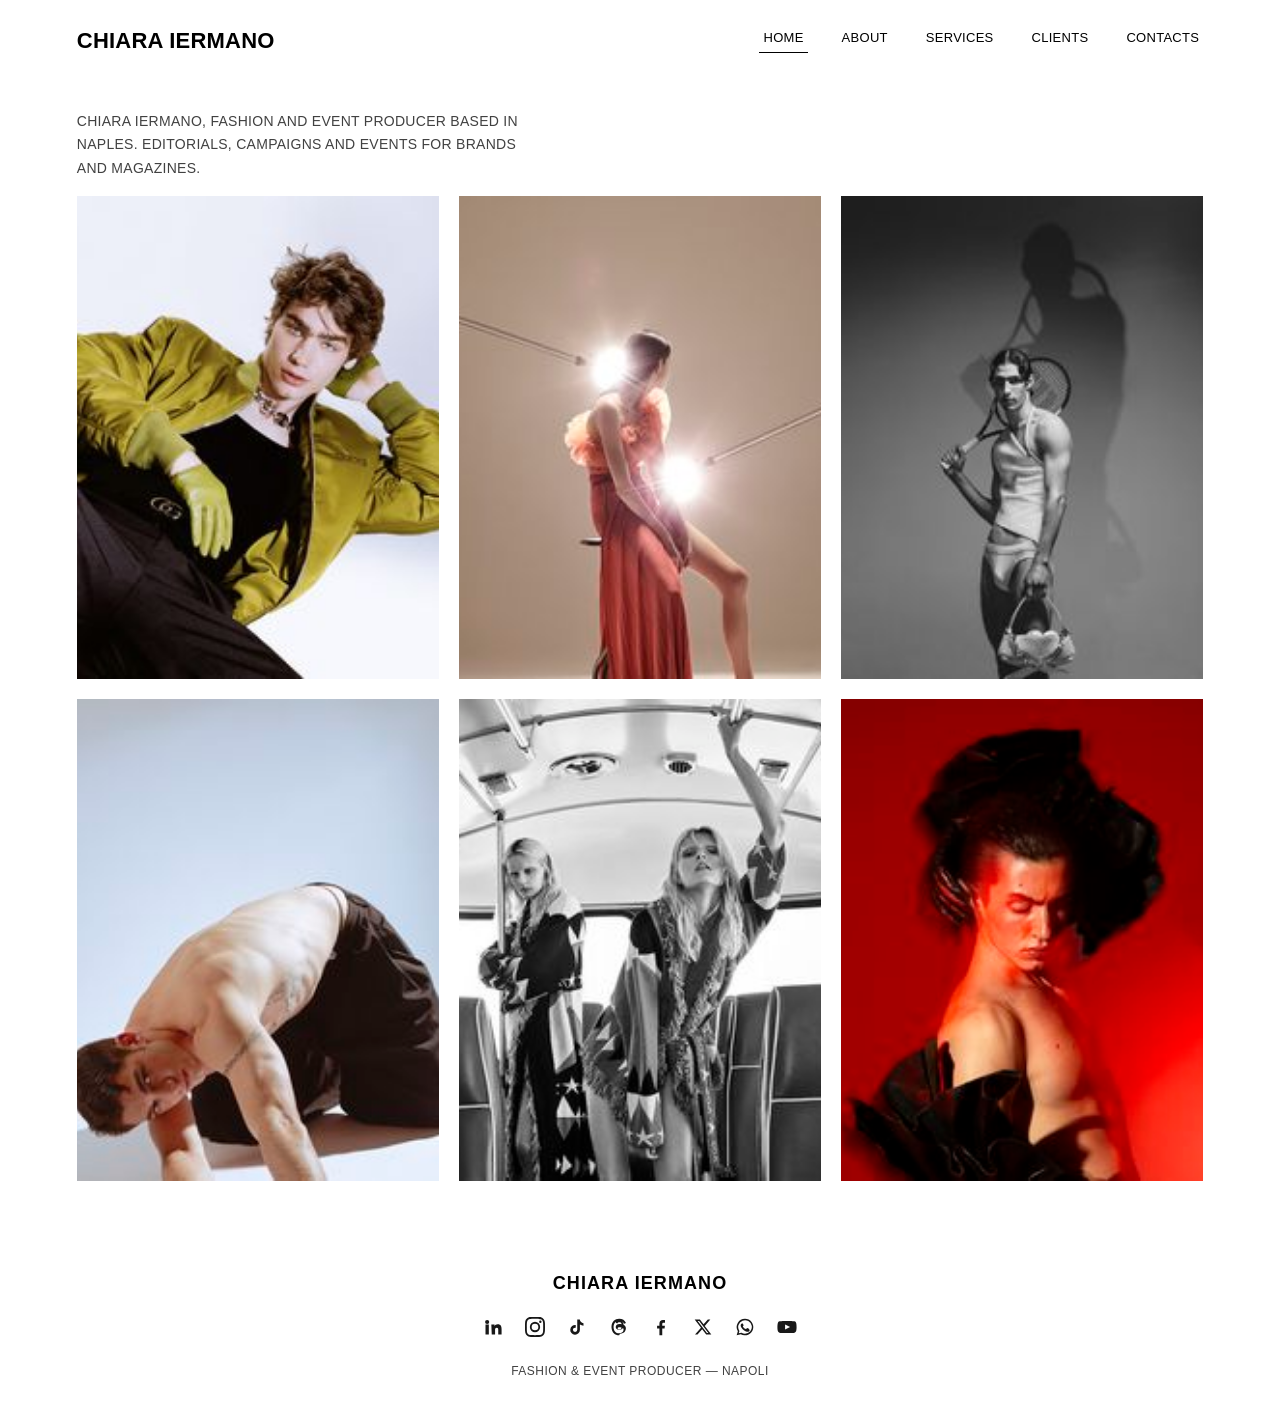
==== commit dfde183a: "Prova: stile grafico e statistiche nel sito" ====
--- a/prova/index.html
+++ b/prova/index.html
@@ -6,6 +6,48 @@
 <title>Chiara Iermano</title>
 <meta name="description" content="Chiara Iermano, fashion and event producer based in Naples. Editorials, campaigns and events for brands and magazines.">
 <link rel="icon" href="images/favicon.svg" type="image/svg+xml">
+<link rel="preconnect" href="https://fonts.googleapis.com">
+<link rel="preconnect" href="https://fonts.gstatic.com" crossorigin>
+<script>
+  /* Aspetto grafico: gestito dal pannello (scheda "Aspetto"), salvato in content.json -> theme */
+  (function(){
+    var SYS='"Helvetica Neue", Helvetica, Arial, "Liberation Sans", sans-serif';
+    var FONTS={
+      "helvetica":{family:SYS},
+      "inter":{family:'"Inter", '+SYS, gf:"Inter:wght@400;700"},
+      "montserrat":{family:'"Montserrat", '+SYS, gf:"Montserrat:wght@400;700"},
+      "space-grotesk":{family:'"Space Grotesk", '+SYS, gf:"Space+Grotesk:wght@400;700"},
+      "dm-mono":{family:'"DM Mono", ui-monospace, monospace', gf:"DM+Mono:wght@400;500"},
+      "cormorant":{family:'"Cormorant Garamond", Georgia, serif', gf:"Cormorant+Garamond:wght@400;700"},
+      "playfair":{family:'"Playfair Display", Georgia, serif', gf:"Playfair+Display:wght@400;700"},
+      "baskerville":{family:'"Libre Baskerville", Georgia, serif', gf:"Libre+Baskerville:wght@400;700"}
+    };
+    function loadFonts(keys){
+      var fams=[]; keys.forEach(function(k){ var f=FONTS[k]; if(f&&f.gf&&fams.indexOf(f.gf)<0) fams.push(f.gf); });
+      var id="ci-gf", l=document.getElementById(id);
+      if(!fams.length){ if(l) l.remove(); return; }
+      var href="https://fonts.googleapis.com/css2?family="+fams.join("&family=")+"&display=swap";
+      if(!l){ l=document.createElement("link"); l.id=id; l.rel="stylesheet"; document.head.appendChild(l); }
+      if(l.href!==href) l.href=href;
+    }
+    window.ciFonts=FONTS;
+    window.ciApplyTheme=function(t){
+      if(!t) return;
+      var s=document.documentElement.style;
+      function v(name,val){ if(val) s.setProperty(name,val); else s.removeProperty(name); }
+      v("--bg",t.bg); v("--ink",t.ink); v("--ink-2",t.ink2); v("--rule",t.rule);
+      var bf=FONTS[t.font]||FONTS.helvetica, hf=FONTS[t.headingFont]||bf;
+      v("--font",bf.family); v("--font-h",hf.family);
+      v("--tt",t.uppercase===false?"none":"uppercase");
+      v("--fs",t.fontSize?t.fontSize+"px":"");
+      v("--grid-cols",t.gridCols?String(t.gridCols):"");
+      v("--ratio",t.photoRatio||"");
+      v("--gray",t.grayscale?"grayscale(1)":"");
+      loadFonts([t.font||"helvetica", t.headingFont||t.font||"helvetica"]);
+    };
+    try{ var c=localStorage.getItem("ci_theme"); if(c) window.ciApplyTheme(JSON.parse(c)); }catch(e){}
+  })();
+</script>
 <style>
   :root{
     --bg:#ffffff;
@@ -14,6 +56,12 @@
     --rule:#000000;
     --gutter:clamp(16px, 6vw, 88px);
     --font:"Helvetica Neue", Helvetica, Arial, "Liberation Sans", sans-serif;
+    --font-h:var(--font);
+    --tt:uppercase;
+    --fs:14px;
+    --grid-cols:3;
+    --ratio:3 / 4;
+    --gray:none;
     color-scheme: light;
   }
   *{box-sizing:border-box}
@@ -23,7 +71,7 @@
     background:var(--bg);
     color:var(--ink);
     font-family:var(--font);
-    font-size:14px;
+    font-size:var(--fs);
     line-height:1.65;
     letter-spacing:.02em;
     -webkit-font-smoothing:antialiased;
@@ -46,17 +94,18 @@
     flex-wrap:wrap;
   }
   .brand{
+    font-family:var(--font-h);
     font-size:22px;
     font-weight:700;
     letter-spacing:.01em;
-    text-transform:uppercase;
+    text-transform:var(--tt);
     white-space:nowrap;
     line-height:1.2;
   }
   nav{display:flex;gap:clamp(14px, 3vw, 30px);flex-wrap:wrap}
   nav a{
     font-size:13px;
-    text-transform:uppercase;
+    text-transform:var(--tt);
     padding:2px 4px 6px;
     border-bottom:1px solid transparent;
     line-height:1.2;
@@ -72,19 +121,19 @@
   /* home */
   .home-grid{
     display:grid;
-    grid-template-columns:repeat(3, 1fr);
+    grid-template-columns:repeat(var(--grid-cols), 1fr);
     gap:clamp(8px, 1.6vw, 20px);
     margin-top:12px;
   }
   .home-grid figure{margin:0;overflow:hidden;background:#f2f2f2}
   .home-grid img{
     display:block;width:100%;height:100%;
-    aspect-ratio:3 / 4;object-fit:cover;
-    filter:grayscale(0);
+    aspect-ratio:var(--ratio);object-fit:cover;
+    filter:var(--gray);
   }
   .tagline{
     max-width:60ch;
-    text-transform:uppercase;
+    text-transform:var(--tt);
     color:var(--ink-2);
     margin:0 0 4px;
   }
@@ -101,7 +150,7 @@
   }
   .about img{display:block;width:100%;aspect-ratio:4 / 5;object-fit:cover}
   .about-text p{
-    text-transform:uppercase;
+    text-transform:var(--tt);
     text-align:justify;
     margin:0 0 1.6em;
   }
@@ -117,14 +166,15 @@
     max-width:960px;
   }
   .block h2{
-    font-size:14px;
+    font-family:var(--font-h);
+    font-size:calc(var(--fs) + 0px);
     font-weight:700;
-    text-transform:uppercase;
+    text-transform:var(--tt);
     margin:0 0 14px;
     letter-spacing:.04em;
   }
   .block ul{list-style:none;margin:0;padding:0}
-  .block li{text-transform:uppercase;margin:0 0 2px}
+  .block li{text-transform:var(--tt);margin:0 0 2px}
   .block li.note{color:var(--ink-2)}
   .block + .block{margin-top:32px}
 
@@ -145,7 +195,7 @@
     text-underline-offset:4px;
     text-decoration-thickness:1px;
   }
-  .contacts .sub{text-transform:uppercase;color:var(--ink-2)}
+  .contacts .sub{text-transform:var(--tt);color:var(--ink-2)}
 
   /* footer */
   footer{
@@ -157,9 +207,10 @@
     text-align:center;
   }
   .foot-name{
+    font-family:var(--font-h);
     font-size:18px;
     font-weight:700;
-    text-transform:uppercase;
+    text-transform:var(--tt);
     letter-spacing:.06em;
   }
   .social{
@@ -173,7 +224,7 @@
   .social a:hover{opacity:1}
   .social svg{width:20px;height:20px;fill:var(--ink)}
   .foot-copy{
-    text-transform:uppercase;
+    text-transform:var(--tt);
     color:var(--ink-2);
     font-size:12px;
     letter-spacing:.04em;
@@ -182,7 +233,7 @@
   @media (max-width:720px){
     header{padding-top:20px}
     nav{width:100%;gap:18px}
-    .home-grid{grid-template-columns:1fr 1fr}
+    .home-grid{grid-template-columns:repeat(min(var(--grid-cols), 2), 1fr)}
     .about{grid-template-columns:1fr}
     .about img{max-width:220px}
     .about-text p{text-align:left}
@@ -197,7 +248,7 @@
 <body>
 
 <header>
-  <a class="brand" href="#home">Chiara Iermano</a>
+  <a class="brand" href="#home" data-c="site.name">Chiara Iermano</a>
   <nav aria-label="Menu principale">
     <a href="#home" data-view="home">Home</a>
     <a href="#about" data-view="about">About</a>
@@ -211,8 +262,8 @@
 
   <!-- HOME -->
   <section class="view" id="view-home" aria-label="Home">
-    <p class="tagline">Chiara Iermano, fashion and event producer based in Naples. Editorials, campaigns and events for brands and magazines.</p>
-    <div class="home-grid">
+    <p class="tagline" data-c="home.tagline">Chiara Iermano, fashion and event producer based in Naples. Editorials, campaigns and events for brands and magazines.</p>
+    <div class="home-grid" id="home-grid">
       <figure><img src="images/01-vanity-teen.jpg" alt="Editoriale Vanity Teen Magazine, ph. Giuseppe Attanasio"></figure>
       <figure><img src="images/05-soallure-ss20.jpg" alt="Campagna Soallure S/S 20, ph. Emilio Tini"></figure>
       <figure><img src="images/02-man-in-town.jpg" alt="Editoriale Man In Town, ph. Giuseppe Attanasio"></figure>
@@ -225,8 +276,8 @@
   <!-- ABOUT -->
   <section class="view" id="view-about" aria-label="About">
     <div class="about">
-      <img src="images/about-chiara.jpg" alt="Chiara Iermano">
-      <div class="about-text">
+      <img src="images/about-chiara.jpg" alt="Chiara Iermano" id="about-photo">
+      <div class="about-text" id="about-text">
         <p>Fashion and event producer working across editorial, advertising and live events. Based in Naples, available for projects throughout Italy.</p>
         <p>She turns a creative idea into a finished project: she coordinates editorials and campaigns for brands and magazines, handles casting, location scouting and on-set logistics, and manages the timeline from concept to delivery.</p>
         <p>Her work spans fashion editorials, brand campaigns and events that bring together fashion, image and attention to detail — presentations, shows, press days and tailor-made occasions.</p>
@@ -237,7 +288,7 @@
 
   <!-- SERVICES -->
   <section class="view" id="view-services" aria-label="Services">
-    <div class="cols">
+    <div class="cols" id="services-cols">
       <div>
         <div class="block">
           <h2>Production</h2>
@@ -283,7 +334,7 @@
 
   <!-- CLIENTS -->
   <section class="view" id="view-clients" aria-label="Clients">
-    <div class="cols">
+    <div class="cols" id="clients-cols">
       <div class="block">
         <h2>Editorial</h2>
         <ul>
@@ -313,26 +364,26 @@
   <!-- CONTACTS -->
   <section class="view" id="view-contacts" aria-label="Contacts">
     <div class="contacts">
-      <a class="mail" href="mailto:info@chiaraiermano.com">info@chiaraiermano.com</a>
-      <a class="sub" href="https://www.instagram.com/c_iermano/" target="_blank" rel="noopener">Instagram @c_iermano</a>
+      <a class="mail" id="contact-mail" href="mailto:info@chiaraiermano.com">info@chiaraiermano.com</a>
+      <a class="sub" id="contact-ig" href="https://www.instagram.com/c_iermano/" target="_blank" rel="noopener">Instagram @c_iermano</a>
     </div>
   </section>
 
 </main>
 
 <footer>
-  <div class="foot-name">Chiara Iermano</div>
+  <div class="foot-name" data-c="footer.name">Chiara Iermano</div>
   <ul class="social">
-    <li><a href="#" data-todo="link da inserire" aria-label="LinkedIn" title="LinkedIn"><svg viewBox="0 0 24 24" aria-hidden="true"><path d="M4.98 3.5A2.5 2.5 0 1 1 5 8.5a2.5 2.5 0 0 1-.02-5zM3 9h4v12H3zm7 0h3.8v1.7h.1c.5-1 1.8-2 3.7-2 4 0 4.7 2.6 4.7 6V21h-4v-5.3c0-1.3 0-2.9-1.8-2.9s-2 1.4-2 2.8V21h-4z"/></svg></a></li>
-    <li><a href="https://www.instagram.com/c_iermano/" target="_blank" rel="noopener" aria-label="Instagram" title="Instagram"><svg viewBox="0 0 24 24" aria-hidden="true"><path d="M12 2.2c3.2 0 3.6 0 4.8.1 1.2.1 1.8.2 2.2.4.6.2 1 .5 1.4.9.4.4.7.8.9 1.4.2.4.4 1.1.4 2.2.1 1.3.1 1.6.1 4.8s0 3.6-.1 4.8c-.1 1.2-.2 1.8-.4 2.2-.2.6-.5 1-.9 1.4-.4.4-.8.7-1.4.9-.4.2-1.1.4-2.2.4-1.3.1-1.6.1-4.8.1s-3.6 0-4.8-.1c-1.2-.1-1.8-.2-2.2-.4-.6-.2-1-.5-1.4-.9-.4-.4-.7-.8-.9-1.4-.2-.4-.4-1.1-.4-2.2-.1-1.3-.1-1.6-.1-4.8s0-3.6.1-4.8c.1-1.2.2-1.8.4-2.2.2-.6.5-1 .9-1.4.4-.4.8-.7 1.4-.9.4-.2 1.1-.4 2.2-.4 1.3-.1 1.6-.1 4.8-.1M12 0C8.7 0 8.3 0 7.1.1 5.8.1 4.9.3 4.1.6c-.8.3-1.5.7-2.1 1.4C1.3 2.6.9 3.3.6 4.1.3 4.9.1 5.8.1 7.1 0 8.3 0 8.7 0 12s0 3.7.1 4.9c.1 1.3.3 2.2.6 2.9.3.8.7 1.5 1.4 2.1.6.7 1.3 1.1 2.1 1.4.8.3 1.6.5 2.9.6 1.2.1 1.6.1 4.9.1s3.7 0 4.9-.1c1.3-.1 2.2-.3 2.9-.6.8-.3 1.5-.7 2.1-1.4.7-.6 1.1-1.3 1.4-2.1.3-.8.5-1.6.6-2.9.1-1.2.1-1.6.1-4.9s0-3.7-.1-4.9c-.1-1.3-.3-2.2-.6-2.9-.3-.8-.7-1.5-1.4-2.1C21.4 1.3 20.7.9 19.9.6 19.1.3 18.2.1 16.9.1 15.7 0 15.3 0 12 0zm0 5.8a6.2 6.2 0 1 0 0 12.4 6.2 6.2 0 0 0 0-12.4zM12 16a4 4 0 1 1 0-8 4 4 0 0 1 0 8zm6.4-11.8a1.4 1.4 0 1 0 0 2.9 1.4 1.4 0 0 0 0-2.9z"/></svg></a></li>
-    <li><a href="#" data-todo="link da inserire" aria-label="TikTok" title="TikTok"><svg viewBox="0 0 24 24" aria-hidden="true"><path d="M16.6 5.8A4.3 4.3 0 0 1 15.4 3h-3.1v12.4a2.6 2.6 0 1 1-2.6-2.6c.3 0 .5 0 .8.1V9.7a5.8 5.8 0 1 0 5 5.7V9.1a7.4 7.4 0 0 0 4.3 1.4V7.4a4.3 4.3 0 0 1-3.2-1.6z"/></svg></a></li>
-    <li><a href="#" data-todo="link da inserire" aria-label="Threads" title="Threads"><svg viewBox="0 0 24 24" aria-hidden="true"><path d="M12.2 22C6.9 22 3.4 18.5 3 12.6v-1.2C3.4 5.5 6.9 2 12.2 2c4 0 6.8 1.8 8.2 5.1l-2.3.9C17.1 5.6 15.1 4.4 12.2 4.4c-3.9 0-6.4 2.6-6.7 7.1v1c.3 4.5 2.8 7.1 6.7 7.1 2.8 0 4.5-1.2 5.1-3.3.4-1.4.1-2.5-.6-3.2-.5.9-1.3 1.6-2.4 2-1.6.6-3.4.5-4.6-.3-1.1-.7-1.7-1.8-1.6-3 .1-2 1.8-3.4 4.3-3.5 1 0 1.9.1 2.7.3-.2-1.4-1-2.2-2.6-2.2-1.3 0-2.2.5-2.7 1.4l-2-1.1c.9-1.6 2.6-2.5 4.7-2.5 3.1 0 4.8 1.9 5 5.2 1 .5 1.8 1.2 2.2 2.1.8 1.5.9 3.9-.6 5.9-1.3 1.7-3.3 2.6-5.9 2.6zm.4-9.6c-1.4.1-2.2.6-2.2 1.3 0 .5.3.8.6 1 .6.4 1.7.5 2.6.1.8-.3 1.3-1 1.5-2-.8-.3-1.6-.4-2.5-.4z"/></svg></a></li>
-    <li><a href="#" data-todo="link da inserire" aria-label="Facebook" title="Facebook"><svg viewBox="0 0 24 24" aria-hidden="true"><path d="M13.5 22v-8.2h2.8l.4-3.3h-3.2V8.4c0-.9.3-1.6 1.6-1.6h1.7v-3c-.3 0-1.3-.1-2.5-.1-2.5 0-4.2 1.5-4.2 4.3v2.5H7.3v3.3h2.8V22z"/></svg></a></li>
-    <li><a href="#" data-todo="link da inserire" aria-label="X" title="X"><svg viewBox="0 0 24 24" aria-hidden="true"><path d="M17.8 3h3l-6.7 7.7L22 21h-6.2l-4.8-6.3L5.4 21h-3l7.2-8.2L2 3h6.3l4.4 5.8zm-1.1 16.2h1.7L7.4 4.7H5.6z"/></svg></a></li>
-    <li><a href="#" data-todo="link da inserire" aria-label="WhatsApp" title="WhatsApp"><svg viewBox="0 0 24 24" aria-hidden="true"><path d="M12 2a10 10 0 0 0-8.6 15.1L2 22l5-1.3A10 10 0 1 0 12 2zm0 18.2a8.2 8.2 0 0 1-4.2-1.2l-.3-.2-3 .8.8-2.9-.2-.3A8.2 8.2 0 1 1 12 20.2zm4.5-6.1c-.2-.1-1.5-.7-1.7-.8-.2-.1-.4-.1-.6.1l-.8 1c-.1.2-.3.2-.5.1a6.7 6.7 0 0 1-3.3-2.9c-.3-.4.2-.4.7-1.3.1-.2 0-.3 0-.4l-.8-1.8c-.2-.5-.4-.4-.6-.4h-.5a1 1 0 0 0-.7.3 3 3 0 0 0-.9 2.2c0 1.3.9 2.6 1.1 2.8.1.2 1.9 2.9 4.6 4 1.7.7 2.4.8 3.2.7.5-.1 1.5-.6 1.7-1.2.2-.6.2-1.1.1-1.2l-.5-.2z"/></svg></a></li>
-    <li><a href="#" data-todo="link da inserire" aria-label="YouTube" title="YouTube"><svg viewBox="0 0 24 24" aria-hidden="true"><path d="M23 7.2a2.9 2.9 0 0 0-2-2C19.2 4.7 12 4.7 12 4.7s-7.2 0-9 .5a2.9 2.9 0 0 0-2 2C.5 9 .5 12 .5 12s0 3 .5 4.8a2.9 2.9 0 0 0 2 2c1.8.5 9 .5 9 .5s7.2 0 9-.5a2.9 2.9 0 0 0 2-2c.5-1.8.5-4.8.5-4.8s0-3-.5-4.8zM9.7 15V9l6 3z"/></svg></a></li>
+    <li><a href="#" data-todo="link da inserire" aria-label="LinkedIn" data-social="LinkedIn" title="LinkedIn"><svg viewBox="0 0 24 24" aria-hidden="true"><path d="M4.98 3.5A2.5 2.5 0 1 1 5 8.5a2.5 2.5 0 0 1-.02-5zM3 9h4v12H3zm7 0h3.8v1.7h.1c.5-1 1.8-2 3.7-2 4 0 4.7 2.6 4.7 6V21h-4v-5.3c0-1.3 0-2.9-1.8-2.9s-2 1.4-2 2.8V21h-4z"/></svg></a></li>
+    <li><a href="https://www.instagram.com/c_iermano/" target="_blank" rel="noopener" aria-label="Instagram" data-social="Instagram" title="Instagram"><svg viewBox="0 0 24 24" aria-hidden="true"><path d="M12 2.2c3.2 0 3.6 0 4.8.1 1.2.1 1.8.2 2.2.4.6.2 1 .5 1.4.9.4.4.7.8.9 1.4.2.4.4 1.1.4 2.2.1 1.3.1 1.6.1 4.8s0 3.6-.1 4.8c-.1 1.2-.2 1.8-.4 2.2-.2.6-.5 1-.9 1.4-.4.4-.8.7-1.4.9-.4.2-1.1.4-2.2.4-1.3.1-1.6.1-4.8.1s-3.6 0-4.8-.1c-1.2-.1-1.8-.2-2.2-.4-.6-.2-1-.5-1.4-.9-.4-.4-.7-.8-.9-1.4-.2-.4-.4-1.1-.4-2.2-.1-1.3-.1-1.6-.1-4.8s0-3.6.1-4.8c.1-1.2.2-1.8.4-2.2.2-.6.5-1 .9-1.4.4-.4.8-.7 1.4-.9.4-.2 1.1-.4 2.2-.4 1.3-.1 1.6-.1 4.8-.1M12 0C8.7 0 8.3 0 7.1.1 5.8.1 4.9.3 4.1.6c-.8.3-1.5.7-2.1 1.4C1.3 2.6.9 3.3.6 4.1.3 4.9.1 5.8.1 7.1 0 8.3 0 8.7 0 12s0 3.7.1 4.9c.1 1.3.3 2.2.6 2.9.3.8.7 1.5 1.4 2.1.6.7 1.3 1.1 2.1 1.4.8.3 1.6.5 2.9.6 1.2.1 1.6.1 4.9.1s3.7 0 4.9-.1c1.3-.1 2.2-.3 2.9-.6.8-.3 1.5-.7 2.1-1.4.7-.6 1.1-1.3 1.4-2.1.3-.8.5-1.6.6-2.9.1-1.2.1-1.6.1-4.9s0-3.7-.1-4.9c-.1-1.3-.3-2.2-.6-2.9-.3-.8-.7-1.5-1.4-2.1C21.4 1.3 20.7.9 19.9.6 19.1.3 18.2.1 16.9.1 15.7 0 15.3 0 12 0zm0 5.8a6.2 6.2 0 1 0 0 12.4 6.2 6.2 0 0 0 0-12.4zM12 16a4 4 0 1 1 0-8 4 4 0 0 1 0 8zm6.4-11.8a1.4 1.4 0 1 0 0 2.9 1.4 1.4 0 0 0 0-2.9z"/></svg></a></li>
+    <li><a href="#" data-todo="link da inserire" aria-label="TikTok" data-social="TikTok" title="TikTok"><svg viewBox="0 0 24 24" aria-hidden="true"><path d="M16.6 5.8A4.3 4.3 0 0 1 15.4 3h-3.1v12.4a2.6 2.6 0 1 1-2.6-2.6c.3 0 .5 0 .8.1V9.7a5.8 5.8 0 1 0 5 5.7V9.1a7.4 7.4 0 0 0 4.3 1.4V7.4a4.3 4.3 0 0 1-3.2-1.6z"/></svg></a></li>
+    <li><a href="#" data-todo="link da inserire" aria-label="Threads" data-social="Threads" title="Threads"><svg viewBox="0 0 24 24" aria-hidden="true"><path d="M12.2 22C6.9 22 3.4 18.5 3 12.6v-1.2C3.4 5.5 6.9 2 12.2 2c4 0 6.8 1.8 8.2 5.1l-2.3.9C17.1 5.6 15.1 4.4 12.2 4.4c-3.9 0-6.4 2.6-6.7 7.1v1c.3 4.5 2.8 7.1 6.7 7.1 2.8 0 4.5-1.2 5.1-3.3.4-1.4.1-2.5-.6-3.2-.5.9-1.3 1.6-2.4 2-1.6.6-3.4.5-4.6-.3-1.1-.7-1.7-1.8-1.6-3 .1-2 1.8-3.4 4.3-3.5 1 0 1.9.1 2.7.3-.2-1.4-1-2.2-2.6-2.2-1.3 0-2.2.5-2.7 1.4l-2-1.1c.9-1.6 2.6-2.5 4.7-2.5 3.1 0 4.8 1.9 5 5.2 1 .5 1.8 1.2 2.2 2.1.8 1.5.9 3.9-.6 5.9-1.3 1.7-3.3 2.6-5.9 2.6zm.4-9.6c-1.4.1-2.2.6-2.2 1.3 0 .5.3.8.6 1 .6.4 1.7.5 2.6.1.8-.3 1.3-1 1.5-2-.8-.3-1.6-.4-2.5-.4z"/></svg></a></li>
+    <li><a href="#" data-todo="link da inserire" aria-label="Facebook" data-social="Facebook" title="Facebook"><svg viewBox="0 0 24 24" aria-hidden="true"><path d="M13.5 22v-8.2h2.8l.4-3.3h-3.2V8.4c0-.9.3-1.6 1.6-1.6h1.7v-3c-.3 0-1.3-.1-2.5-.1-2.5 0-4.2 1.5-4.2 4.3v2.5H7.3v3.3h2.8V22z"/></svg></a></li>
+    <li><a href="#" data-todo="link da inserire" aria-label="X" data-social="X" title="X"><svg viewBox="0 0 24 24" aria-hidden="true"><path d="M17.8 3h3l-6.7 7.7L22 21h-6.2l-4.8-6.3L5.4 21h-3l7.2-8.2L2 3h6.3l4.4 5.8zm-1.1 16.2h1.7L7.4 4.7H5.6z"/></svg></a></li>
+    <li><a href="#" data-todo="link da inserire" aria-label="WhatsApp" data-social="WhatsApp" title="WhatsApp"><svg viewBox="0 0 24 24" aria-hidden="true"><path d="M12 2a10 10 0 0 0-8.6 15.1L2 22l5-1.3A10 10 0 1 0 12 2zm0 18.2a8.2 8.2 0 0 1-4.2-1.2l-.3-.2-3 .8.8-2.9-.2-.3A8.2 8.2 0 1 1 12 20.2zm4.5-6.1c-.2-.1-1.5-.7-1.7-.8-.2-.1-.4-.1-.6.1l-.8 1c-.1.2-.3.2-.5.1a6.7 6.7 0 0 1-3.3-2.9c-.3-.4.2-.4.7-1.3.1-.2 0-.3 0-.4l-.8-1.8c-.2-.5-.4-.4-.6-.4h-.5a1 1 0 0 0-.7.3 3 3 0 0 0-.9 2.2c0 1.3.9 2.6 1.1 2.8.1.2 1.9 2.9 4.6 4 1.7.7 2.4.8 3.2.7.5-.1 1.5-.6 1.7-1.2.2-.6.2-1.1.1-1.2l-.5-.2z"/></svg></a></li>
+    <li><a href="#" data-todo="link da inserire" aria-label="YouTube" data-social="YouTube" title="YouTube"><svg viewBox="0 0 24 24" aria-hidden="true"><path d="M23 7.2a2.9 2.9 0 0 0-2-2C19.2 4.7 12 4.7 12 4.7s-7.2 0-9 .5a2.9 2.9 0 0 0-2 2C.5 9 .5 12 .5 12s0 3 .5 4.8a2.9 2.9 0 0 0 2 2c1.8.5 9 .5 9 .5s7.2 0 9-.5a2.9 2.9 0 0 0 2-2c.5-1.8.5-4.8.5-4.8s0-3-.5-4.8zM9.7 15V9l6 3z"/></svg></a></li>
   </ul>
-  <div class="foot-copy">Fashion &amp; Event Producer — Napoli</div>
+  <div class="foot-copy" data-c="footer.tagline">Fashion &amp; Event Producer — Napoli</div>
 </footer>
 
 <script>
@@ -351,6 +402,8 @@
       });
       document.title = (name === "home" ? "" : name.toUpperCase() + " | ") + "Chiara Iermano";
       window.scrollTo(0,0);
+      window.ciView = name;
+      if (window.ciTrack) window.ciTrack(name);
     }
     function fromHash(){ show((location.hash || "#home").replace("#","")); }
     window.addEventListener("hashchange", fromHash);
@@ -360,5 +413,98 @@
 
 
 
+
+<script>
+  /* Contenuti modificabili: legge content.json (gestito dal pannello in /admin/) */
+  (function(){
+    function esc(t){ return String(t==null?"":t); }
+    function el(tag, cls, text){ var e=document.createElement(tag); if(cls) e.className=cls; if(text!=null) e.textContent=text; return e; }
+    function blocks(container, list){
+      if(!container || !Array.isArray(list)) return;
+      container.innerHTML="";
+      list.forEach(function(b){
+        var d=el("div","block"); d.appendChild(el("h2",null,b.title||""));
+        var ul=el("ul");
+        (b.items||[]).forEach(function(it){
+          var li=el("li", /^\(.*\)$/.test(it)?"note":null, it); ul.appendChild(li);
+        });
+        d.appendChild(ul); container.appendChild(d);
+      });
+    }
+    function apply(c){
+      if(c.theme && window.ciApplyTheme) window.ciApplyTheme(c.theme);
+      document.querySelectorAll("[data-c]").forEach(function(n){
+        var v=n.getAttribute("data-c").split(".").reduce(function(o,k){return o&&o[k];},c);
+        if(typeof v==="string") n.textContent=v;
+      });
+      if(c.site){ if(c.site.title) document.title=c.site.title; }
+      if(c.nav) document.querySelectorAll("nav a[data-view]").forEach(function(a){ var t=c.nav[a.dataset.view]; if(t) a.textContent=t; });
+      var g=document.getElementById("home-grid");
+      if(g && c.home && Array.isArray(c.home.photos)){
+        g.innerHTML="";
+        c.home.photos.forEach(function(p){ var f=el("figure"); var i=el("img"); i.src=p.src; i.alt=p.alt||""; i.loading="lazy"; f.appendChild(i); g.appendChild(f); });
+      }
+      var ap=document.getElementById("about-photo"); if(ap && c.about && c.about.photo) ap.src=c.about.photo;
+      var at=document.getElementById("about-text");
+      if(at && c.about && Array.isArray(c.about.paragraphs)){ at.innerHTML=""; c.about.paragraphs.forEach(function(t){ at.appendChild(el("p",null,t)); }); }
+      if(c.services) blocks(document.getElementById("services-cols"), c.services.blocks);
+      if(c.clients) blocks(document.getElementById("clients-cols"), c.clients.blocks);
+      if(c.contacts){
+        var m=document.getElementById("contact-mail"); if(m && c.contacts.email){ m.textContent=c.contacts.email; m.href="mailto:"+c.contacts.email; }
+        var ig=document.getElementById("contact-ig"); var igUrl=c.social&&c.social.Instagram;
+        if(ig){ if(c.contacts.instagramHandle) ig.textContent="Instagram "+c.contacts.instagramHandle; if(igUrl) ig.href=igUrl; }
+        var ml=document.querySelector('.social a[aria-label="Email"]'); if(ml && c.contacts.email) ml.href="mailto:"+c.contacts.email;
+      }
+      if(c.social) document.querySelectorAll("[data-social]").forEach(function(a){
+        var u=c.social[a.dataset.social];
+        if(u){ a.href=u; a.target="_blank"; a.rel="noopener"; a.removeAttribute("data-todo"); a.style.display=""; }
+      });
+    }
+    /* Statistiche visite (GoatCounter, senza cookie): attive solo se il codice è impostato nel pannello */
+    function startStats(code){
+      code=String(code||"").trim().toLowerCase().replace(/^https?:\/\//,"").replace(/\.goatcounter\.com.*$/,"");
+      if(!/^[a-z0-9-]+$/.test(code) || window.ciTrack) return;
+      var sent={};
+      window.ciTrack=function(view){
+        if(sent[view]) return; sent[view]=1;              // una volta per sezione per visita
+        if(window.goatcounter && window.goatcounter.count) window.goatcounter.count({path:"/"+view, title:view});
+        else (window.ciQueue=window.ciQueue||[]).push(view);
+      };
+      window.goatcounter={no_onload:true, no_events:true};
+      var s=document.createElement("script"); s.async=true; s.src="https://gc.zgo.at/count.js";
+      s.setAttribute("data-goatcounter","https://"+code+".goatcounter.com/count");
+      s.onload=function(){ (window.ciQueue||[]).forEach(function(v){ window.goatcounter.count({path:"/"+v, title:v}); }); window.ciQueue=[]; };
+      document.head.appendChild(s);
+      window.ciTrack(window.ciView||"home");
+      // clic su email e social (compaiono tra gli "eventi" nelle statistiche)
+      document.addEventListener("click",function(e){
+        var a=e.target.closest&&e.target.closest("a"); if(!a || !window.goatcounter || !window.goatcounter.count) return;
+        var what=null;
+        if(/^mailto:/.test(a.getAttribute("href")||"")) what="email";
+        else if(a.dataset.social) what=a.dataset.social.toLowerCase();
+        else if(a.id==="contact-ig") what="instagram";
+        if(what && a.getAttribute("href")!=="#") window.goatcounter.count({path:"clic-"+what, title:"Clic "+what, event:true});
+      });
+    }
+
+    var inPreview = window.parent !== window;
+    if(inPreview){
+      // anteprima dal pannello di gestione: riceve la bozza e la mostra senza pubblicarla
+      window.addEventListener("message",function(e){
+        if(e.origin!==location.origin || !e.data || e.data.type!=="ci-preview") return;
+        apply(e.data.content);
+        if(e.data.view && location.hash!=="#"+e.data.view) location.hash=e.data.view;
+      });
+    }
+    fetch("content.json?t="+Date.now(),{cache:"no-store"}).then(function(r){ return r.ok?r.json():null; }).then(function(c){
+      if(!c) return;
+      apply(c);
+      if(inPreview){ try{ window.parent.postMessage({type:"ci-ready"},location.origin); }catch(e){} return; }
+      try{ localStorage.setItem("ci_theme",JSON.stringify(c.theme||{})); }catch(e){}
+      if(c.stats && c.stats.goatcounter) startStats(c.stats.goatcounter);
+    }).catch(function(){});
+  })();
+</script>
+
 </body>
 </html>
